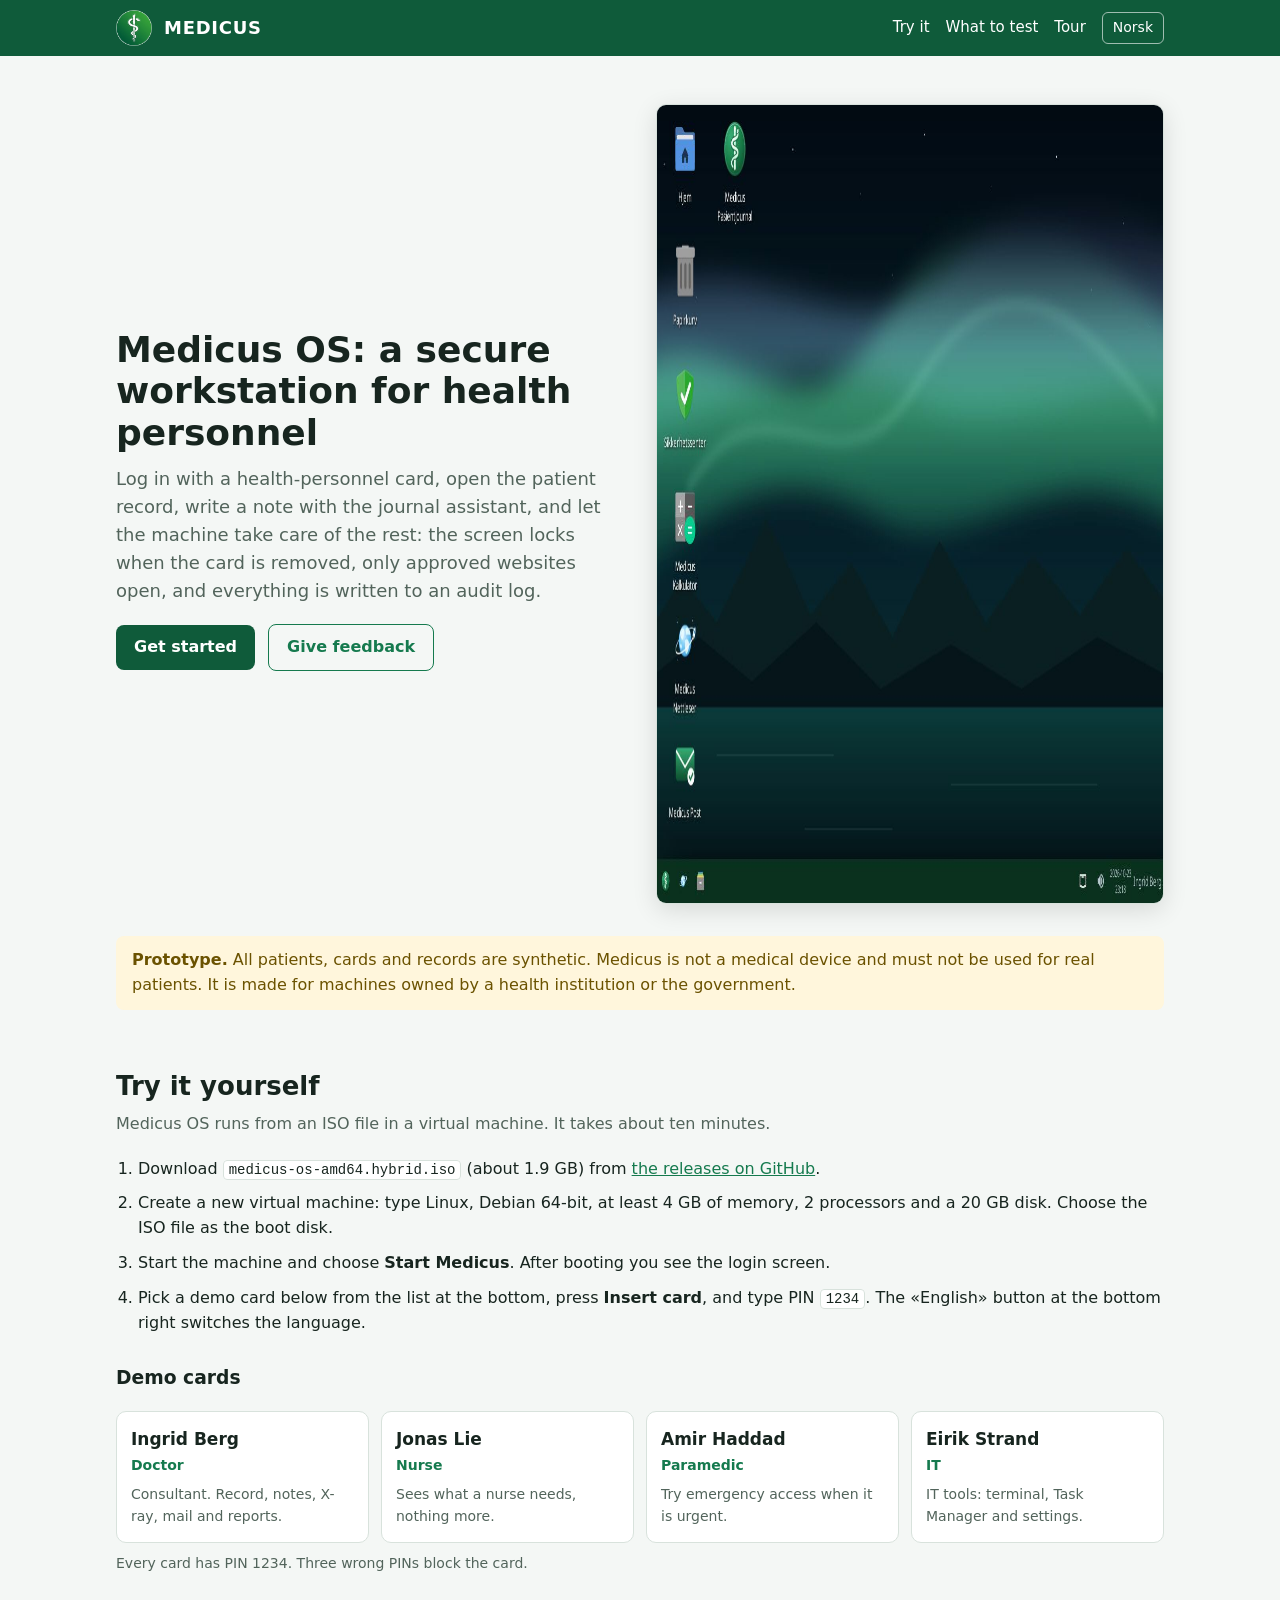
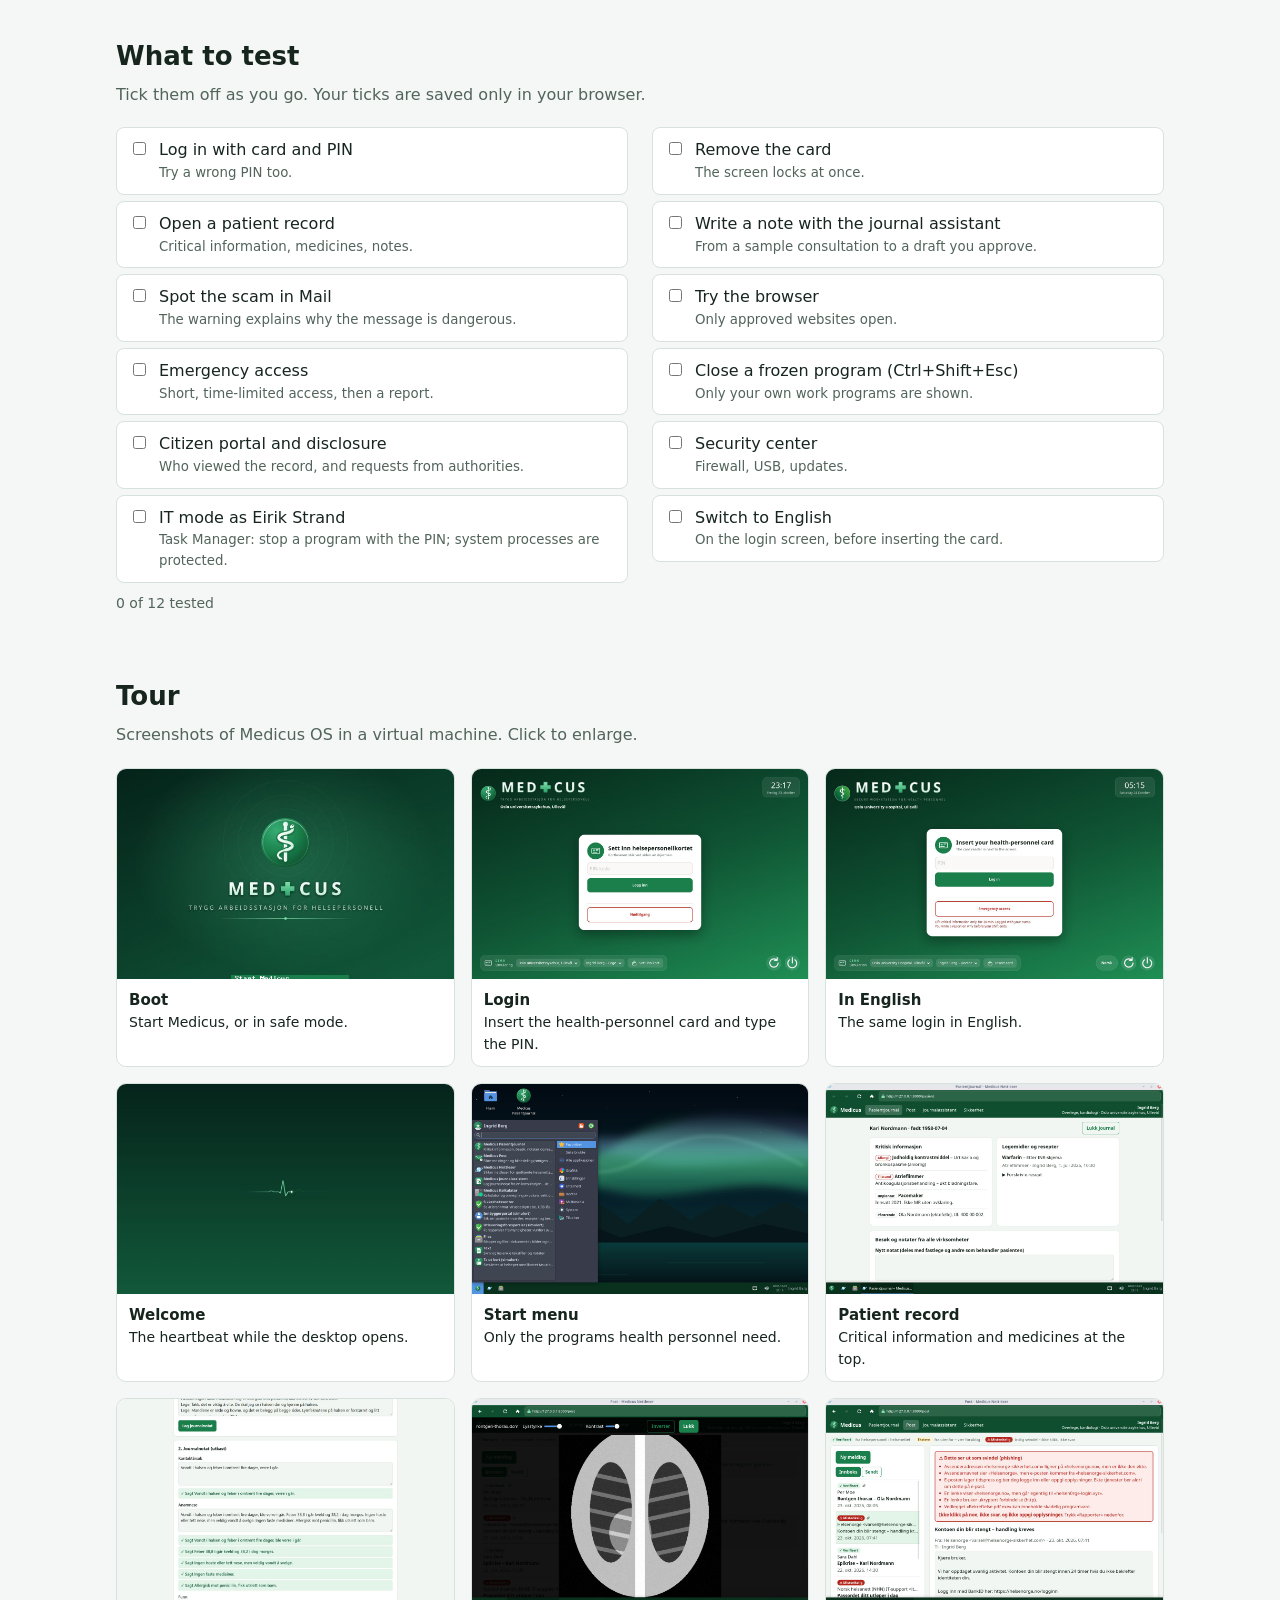
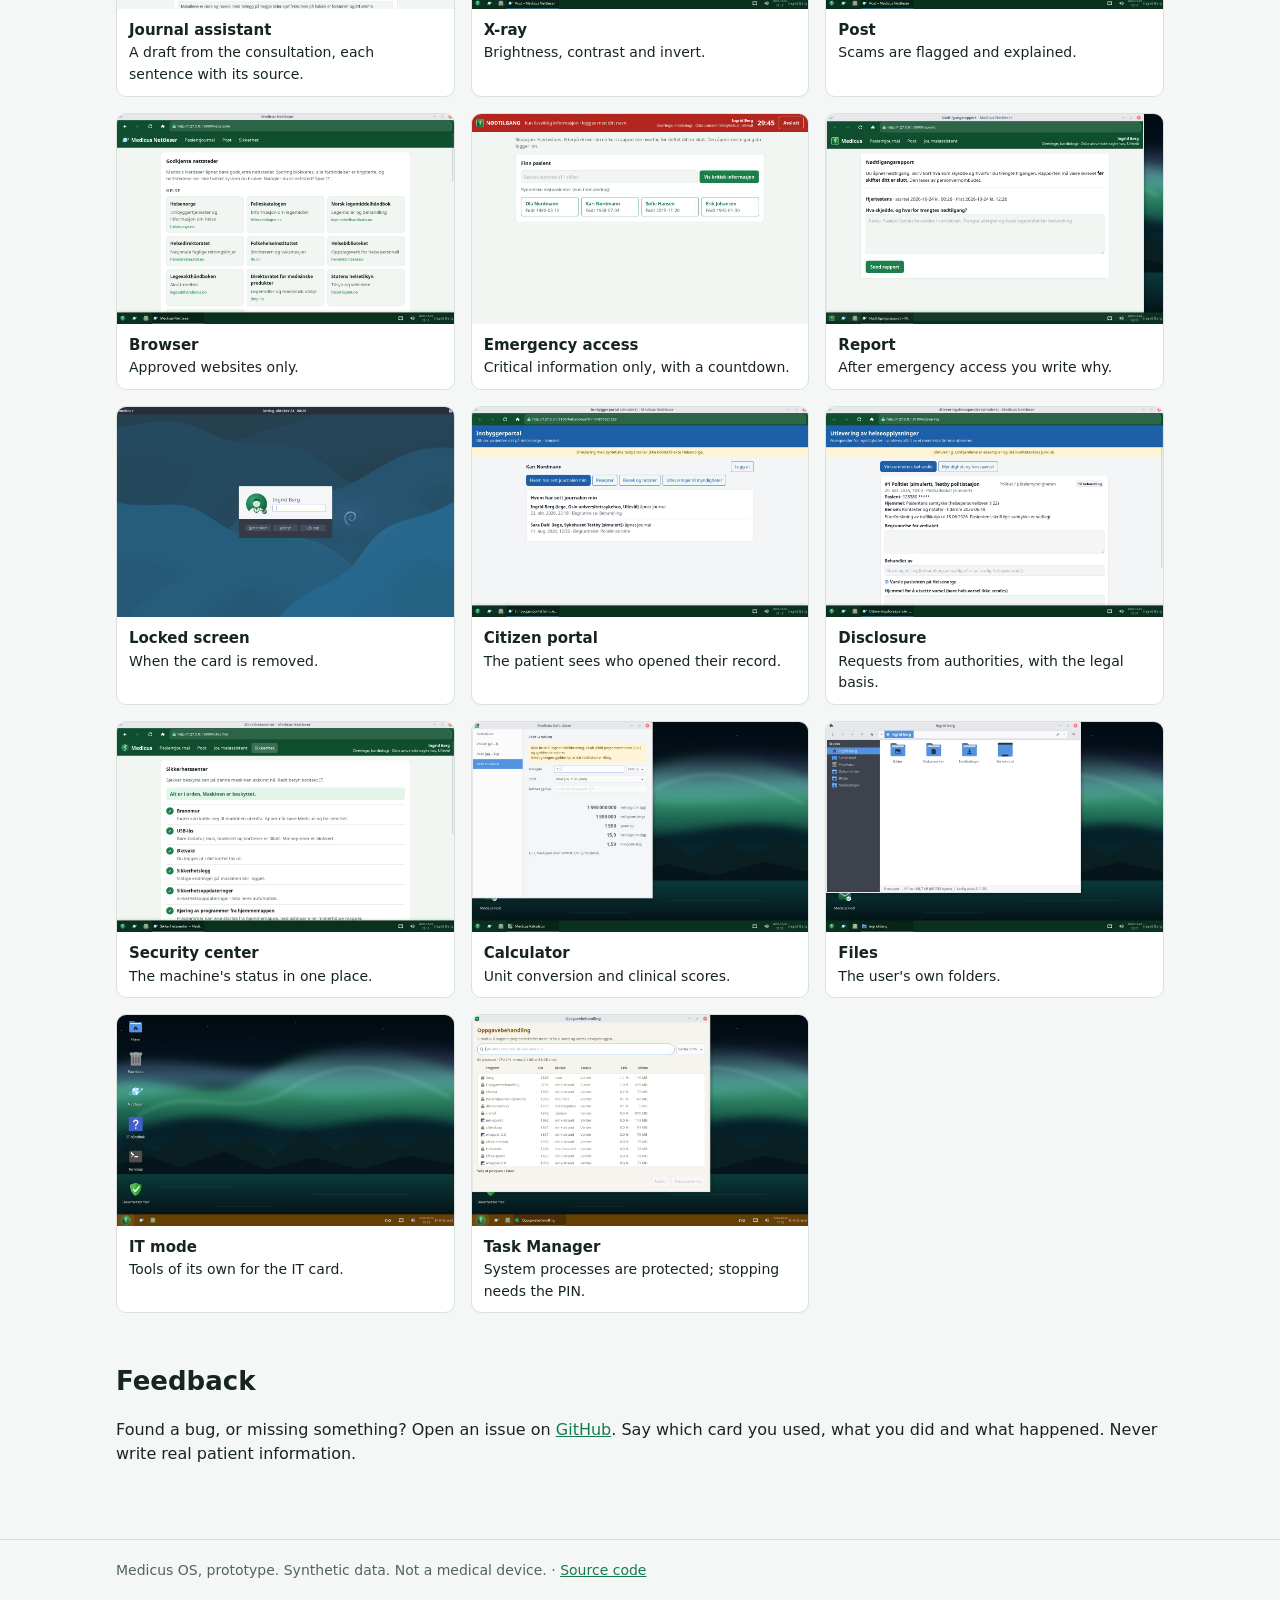
==== site/index.html @ 088a7a33 "Demo site for testers, published as the Cloudflare Worker medicus-demo site/: how to start the ISO, " ====
<!doctype html>
<html lang="nb">
<head>
<meta charset="utf-8">
<meta name="viewport" content="width=device-width, initial-scale=1">
<title>Medicus OS demo</title>
<meta name="description" content="Prøv Medicus OS: en trygg arbeidsstasjon for helsepersonell. Prototype med syntetiske data.">
<link rel="icon" href="logo.svg">
<style>
:root {
  --bg: #f4f7f5; --surface: #ffffff; --text: #17251f; --muted: #52645b; --line: #d8e2dc;
  --brand: #0f5b3a; --brand-2: #157a4e; --on-brand: #ffffff; --warn-bg: #fff6dc; --warn: #6b5200;
}
@media (prefers-color-scheme: dark) {
  :root:not([data-theme="light"]) {
    --bg: #0d1713; --surface: #14211b; --text: #e6efe9; --muted: #a2b5ab; --line: #26372f;
    --brand: #1f8a5a; --brand-2: #2aa36c; --on-brand: #ffffff; --warn-bg: #3a3214; --warn: #f1d98a;
  }
}
:root[data-theme="dark"] {
  --bg: #0d1713; --surface: #14211b; --text: #e6efe9; --muted: #a2b5ab; --line: #26372f;
  --brand: #1f8a5a; --brand-2: #2aa36c; --on-brand: #ffffff; --warn-bg: #3a3214; --warn: #f1d98a;
}
* { box-sizing: border-box; }
html { scroll-behavior: smooth; }
body { margin: 0; background: var(--bg); color: var(--text);
       font: 16px/1.55 system-ui, -apple-system, "Segoe UI", Roboto, "Noto Sans", sans-serif; }
a { color: var(--brand-2); }
.wrap { max-width: 1080px; margin: 0 auto; padding: 0 16px; }
html[lang="en"] .no, html[lang="nb"] .en { display: none !important; }

header.top { background: var(--brand); color: var(--on-brand); }
header.top .wrap { display: flex; align-items: center; gap: 12px; padding-top: 10px; padding-bottom: 10px; }
header.top img { width: 36px; height: 36px; }
header.top strong { font-size: 18px; letter-spacing: .04em; }
header.top nav { margin-left: auto; display: flex; gap: 16px; align-items: center; flex-wrap: wrap; }
header.top nav a { color: var(--on-brand); text-decoration: none; font-size: 15px; }
header.top nav a:hover { text-decoration: underline; }
button.lang { background: transparent; color: var(--on-brand); border: 1px solid rgba(255,255,255,.6);
              border-radius: 6px; padding: 4px 10px; font: inherit; font-size: 14px; cursor: pointer; }

.hero { padding: 48px 0 32px; display: grid; grid-template-columns: 1fr 1fr; gap: 32px; align-items: center; }
.hero h1 { font-size: 36px; line-height: 1.15; margin: 0 0 12px; }
.hero p { color: var(--muted); font-size: 18px; margin: 0 0 20px; }
.hero img.shot { width: 100%; border-radius: 10px; border: 1px solid var(--line); box-shadow: 0 6px 24px rgba(0,0,0,.12); }
.btn { display: inline-block; background: var(--brand); color: var(--on-brand); text-decoration: none;
       padding: 10px 18px; border-radius: 8px; font-weight: 600; margin: 0 8px 8px 0; }
.btn.ghost { background: transparent; color: var(--brand-2); border: 1px solid var(--brand-2); }

.notice { background: var(--warn-bg); color: var(--warn); border-radius: 8px; padding: 12px 16px; margin: 0 0 32px; }

section { padding: 24px 0; }
section h2 { font-size: 26px; margin: 0 0 6px; }
section > .wrap > p.lead { color: var(--muted); margin: 0 0 20px; }

ol.steps { padding-left: 22px; }
ol.steps li { margin-bottom: 10px; }
code { background: var(--surface); border: 1px solid var(--line); border-radius: 4px; padding: 1px 5px; font-size: 14px; }

.cards { display: grid; grid-template-columns: repeat(4, 1fr); gap: 12px; }
.card { background: var(--surface); border: 1px solid var(--line); border-radius: 10px; padding: 14px; }
.card h3 { margin: 0 0 2px; font-size: 17px; }
.card .role { color: var(--brand-2); font-weight: 600; font-size: 14px; }
.card p { margin: 8px 0 0; font-size: 14px; color: var(--muted); }

.checks { display: grid; grid-template-columns: 1fr 1fr; gap: 6px 24px; list-style: none; padding: 0; margin: 0; }
.checks label { display: flex; gap: 10px; align-items: flex-start; background: var(--surface);
                border: 1px solid var(--line); border-radius: 8px; padding: 10px 12px; cursor: pointer; }
.checks input { margin-top: 4px; accent-color: var(--brand-2); }
.checks small { display: block; color: var(--muted); }
.progress { color: var(--muted); font-size: 14px; margin-top: 10px; }

.tour { display: grid; grid-template-columns: repeat(3, 1fr); gap: 16px; }
.tour figure { margin: 0; background: var(--surface); border: 1px solid var(--line); border-radius: 10px; overflow: hidden; }
.tour img { display: block; width: 100%; aspect-ratio: 16 / 10; object-fit: cover; object-position: top; cursor: zoom-in; }
.tour figcaption { padding: 10px 12px; font-size: 14px; }
.tour figcaption b { display: block; font-size: 15px; }

dialog.zoom { border: 0; padding: 0; background: transparent; max-width: 96vw; }
dialog.zoom::backdrop { background: rgba(0,0,0,.8); }
dialog.zoom img { max-width: 96vw; max-height: 90vh; display: block; border-radius: 6px; }

footer { border-top: 1px solid var(--line); margin-top: 32px; padding: 20px 0 40px; color: var(--muted); font-size: 14px; }

@media (max-width: 860px) {
  .hero { grid-template-columns: 1fr; padding-top: 28px; }
  .hero h1 { font-size: 28px; }
  .cards { grid-template-columns: 1fr 1fr; }
  .tour { grid-template-columns: 1fr 1fr; }
  .checks { grid-template-columns: 1fr; }
}
@media (max-width: 520px) {
  header.top nav a.hide-s { display: none; }
  .cards, .tour { grid-template-columns: 1fr; }
}
</style>
</head>
<body>
<header class="top">
  <div class="wrap">
    <img src="logo.svg" alt="">
    <strong>MEDICUS</strong>
    <nav>
      <a class="hide-s" href="#try"><span class="no">Prøv</span><span class="en">Try it</span></a>
      <a class="hide-s" href="#checklist"><span class="no">Hva du kan teste</span><span class="en">What to test</span></a>
      <a class="hide-s" href="#tour"><span class="no">Omvisning</span><span class="en">Tour</span></a>
      <button class="lang" id="lang" type="button">English</button>
    </nav>
  </div>
</header>

<main>
<div class="wrap">
  <div class="hero">
    <div>
      <h1>
        <span class="no">Medicus OS: en trygg arbeidsstasjon for helsepersonell</span>
        <span class="en">Medicus OS: a secure workstation for health personnel</span>
      </h1>
      <p>
        <span class="no">Logg inn med helsepersonellkort, åpne pasientjournalen, skriv notat med journalassistenten,
          og la maskinen passe på resten: låst skjerm når kortet tas ut, bare godkjente nettsteder,
          og revisjonslogg for alt som skjer.</span>
        <span class="en">Log in with a health-personnel card, open the patient record, write a note with the journal
          assistant, and let the machine take care of the rest: the screen locks when the card is removed, only approved
          websites open, and everything is written to an audit log.</span>
      </p>
      <a class="btn" href="#try"><span class="no">Kom i gang</span><span class="en">Get started</span></a>
      <a class="btn ghost" href="https://github.com/MusaMiyamoto/Medicus/issues/new" rel="noopener">
        <span class="no">Gi tilbakemelding</span><span class="en">Give feedback</span></a>
    </div>
    <img class="shot" src="img/desktop.jpg" alt="Medicus OS desktop" width="1280" height="800">
  </div>

  <p class="notice">
    <span class="no"><b>Prototype.</b> Alle pasienter, kort og journaler er syntetiske. Medicus er ikke et medisinsk
      utstyr og skal ikke brukes på ekte pasienter. Det er laget for maskiner som eies av en helseinstitusjon eller det offentlige.</span>
    <span class="en"><b>Prototype.</b> All patients, cards and records are synthetic. Medicus is not a medical device and
      must not be used for real patients. It is made for machines owned by a health institution or the government.</span>
  </p>
</div>

<section id="try">
  <div class="wrap">
    <h2><span class="no">Prøv det selv</span><span class="en">Try it yourself</span></h2>
    <p class="lead">
      <span class="no">Medicus OS starter fra en ISO-fil i en virtuell maskin. Det tar rundt ti minutter.</span>
      <span class="en">Medicus OS runs from an ISO file in a virtual machine. It takes about ten minutes.</span>
    </p>
    <ol class="steps">
      <li>
        <span class="no">Last ned <code>medicus-os-amd64.hybrid.iso</code> (omtrent 1,9 GB) fra
          <a href="https://github.com/MusaMiyamoto/Medicus/releases" rel="noopener">utgivelsene på GitHub</a>.</span>
        <span class="en">Download <code>medicus-os-amd64.hybrid.iso</code> (about 1.9 GB) from
          <a href="https://github.com/MusaMiyamoto/Medicus/releases" rel="noopener">the releases on GitHub</a>.</span>
      </li>
      <li>
        <span class="no">Lag en ny virtuell maskin: type Linux, Debian 64-bit, minst 4 GB minne, 2 prosessorer og 20 GB disk.
          Velg ISO-filen som startdisk.</span>
        <span class="en">Create a new virtual machine: type Linux, Debian 64-bit, at least 4 GB of memory, 2 processors and a
          20 GB disk. Choose the ISO file as the boot disk.</span>
      </li>
      <li>
        <span class="no">Start maskinen og velg <b>Start Medicus</b>. Etter oppstart ser du innloggingen.</span>
        <span class="en">Start the machine and choose <b>Start Medicus</b>. After booting you see the login screen.</span>
      </li>
      <li>
        <span class="no">Velg et demokort nedenfor i listen nederst, trykk <b>Sett inn kort</b>, og skriv PIN <code>1234</code>.
          Knappen «English» nederst til høyre bytter språk.</span>
        <span class="en">Pick a demo card below from the list at the bottom, press <b>Insert card</b>, and type PIN <code>1234</code>.
          The «English» button at the bottom right switches the language.</span>
      </li>
    </ol>

    <h3 style="margin-top:28px"><span class="no">Demokort</span><span class="en">Demo cards</span></h3>
    <div class="cards">
      <div class="card"><h3>Ingrid Berg</h3><div class="role"><span class="no">Lege</span><span class="en">Doctor</span></div>
        <p><span class="no">Overlege. Journal, notater, røntgen, post og rapporter.</span>
           <span class="en">Consultant. Record, notes, X-ray, mail and reports.</span></p></div>
      <div class="card"><h3>Jonas Lie</h3><div class="role"><span class="no">Sykepleier</span><span class="en">Nurse</span></div>
        <p><span class="no">Ser det en sykepleier trenger, ikke mer.</span>
           <span class="en">Sees what a nurse needs, nothing more.</span></p></div>
      <div class="card"><h3>Amir Haddad</h3><div class="role"><span class="no">Ambulansearbeider</span><span class="en">Paramedic</span></div>
        <p><span class="no">Prøv nødtilgang når det haster.</span>
           <span class="en">Try emergency access when it is urgent.</span></p></div>
      <div class="card"><h3>Eirik Strand</h3><div class="role">IT</div>
        <p><span class="no">IT-verktøy: terminal, oppgavebehandling og innstillinger.</span>
           <span class="en">IT tools: terminal, Task Manager and settings.</span></p></div>
    </div>
    <p class="progress"><span class="no">Alle kort har PIN 1234. Tre feil PIN sperrer kortet.</span>
      <span class="en">Every card has PIN 1234. Three wrong PINs block the card.</span></p>
  </div>
</section>

<section id="checklist">
  <div class="wrap">
    <h2><span class="no">Hva du kan teste</span><span class="en">What to test</span></h2>
    <p class="lead"><span class="no">Kryss av mens du går. Avkrysningene lagres bare i din nettleser.</span>
      <span class="en">Tick them off as you go. Your ticks are saved only in your browser.</span></p>
    <ul class="checks" id="checks">
      <li><label><input type="checkbox" data-k="login">
        <span><span class="no">Logg inn med kort og PIN</span><span class="en">Log in with card and PIN</span>
        <small><span class="no">Prøv også feil PIN.</span><span class="en">Try a wrong PIN too.</span></small></span></label></li>
      <li><label><input type="checkbox" data-k="lock">
        <span><span class="no">Ta ut kortet</span><span class="en">Remove the card</span>
        <small><span class="no">Skjermen låses med en gang.</span><span class="en">The screen locks at once.</span></small></span></label></li>
      <li><label><input type="checkbox" data-k="record">
        <span><span class="no">Åpne en pasientjournal</span><span class="en">Open a patient record</span>
        <small><span class="no">Kritisk informasjon, legemidler, notater.</span><span class="en">Critical information, medicines, notes.</span></small></span></label></li>
      <li><label><input type="checkbox" data-k="assistant">
        <span><span class="no">Skriv notat med journalassistenten</span><span class="en">Write a note with the journal assistant</span>
        <small><span class="no">Fra en eksempelkonsultasjon til et utkast du godkjenner.</span><span class="en">From a sample consultation to a draft you approve.</span></small></span></label></li>
      <li><label><input type="checkbox" data-k="post">
        <span><span class="no">Finn svindelen i Post</span><span class="en">Spot the scam in Mail</span>
        <small><span class="no">Varselet forklarer hvorfor meldingen er farlig.</span><span class="en">The warning explains why the message is dangerous.</span></small></span></label></li>
      <li><label><input type="checkbox" data-k="browser">
        <span><span class="no">Prøv nettleseren</span><span class="en">Try the browser</span>
        <small><span class="no">Bare godkjente nettsteder åpnes.</span><span class="en">Only approved websites open.</span></small></span></label></li>
      <li><label><input type="checkbox" data-k="emergency">
        <span><span class="no">Nødtilgang</span><span class="en">Emergency access</span>
        <small><span class="no">Kort tidsbegrenset tilgang, og en rapport etterpå.</span><span class="en">Short, time-limited access, then a report.</span></small></span></label></li>
      <li><label><input type="checkbox" data-k="frozen">
        <span><span class="no">Lukk program som henger (Ctrl+Shift+Esc)</span><span class="en">Close a frozen program (Ctrl+Shift+Esc)</span>
        <small><span class="no">Bare dine egne arbeidsprogrammer vises.</span><span class="en">Only your own work programs are shown.</span></small></span></label></li>
      <li><label><input type="checkbox" data-k="citizen">
        <span><span class="no">Innbyggerportal og utlevering</span><span class="en">Citizen portal and disclosure</span>
        <small><span class="no">Hvem har sett journalen, og forespørsler fra myndigheter.</span><span class="en">Who viewed the record, and requests from authorities.</span></small></span></label></li>
      <li><label><input type="checkbox" data-k="security">
        <span><span class="no">Sikkerhetssenteret</span><span class="en">Security center</span>
        <small><span class="no">Brannmur, USB, oppdateringer.</span><span class="en">Firewall, USB, updates.</span></small></span></label></li>
      <li><label><input type="checkbox" data-k="it">
        <span><span class="no">IT-modus med Eirik Strand</span><span class="en">IT mode as Eirik Strand</span>
        <small><span class="no">Oppgavebehandling: stopp et program med PIN; systemprosesser er beskyttet.</span>
          <span class="en">Task Manager: stop a program with the PIN; system processes are protected.</span></small></span></label></li>
      <li><label><input type="checkbox" data-k="english">
        <span><span class="no">Bytt til engelsk</span><span class="en">Switch to English</span>
        <small><span class="no">På innloggingen, før du setter inn kortet.</span><span class="en">On the login screen, before inserting the card.</span></small></span></label></li>
    </ul>
    <p class="progress" id="progress"></p>
  </div>
</section>

<section id="tour">
  <div class="wrap">
    <h2><span class="no">Omvisning</span><span class="en">Tour</span></h2>
    <p class="lead"><span class="no">Skjermbilder fra Medicus OS i en virtuell maskin. Klikk for større bilde.</span>
      <span class="en">Screenshots of Medicus OS in a virtual machine. Click to enlarge.</span></p>
    <div class="tour" id="gallery">
      <figure><img loading="lazy" src="img/boot.jpg" alt="">
        <figcaption><b><span class="no">Oppstart</span><span class="en">Boot</span></b>
        <span class="no">Start Medicus, eller i sikker modus.</span><span class="en">Start Medicus, or in safe mode.</span></figcaption></figure>
      <figure><img loading="lazy" src="img/login.jpg" alt="">
        <figcaption><b><span class="no">Innlogging</span><span class="en">Login</span></b>
        <span class="no">Sett inn helsepersonellkortet og skriv PIN.</span><span class="en">Insert the health-personnel card and type the PIN.</span></figcaption></figure>
      <figure><img loading="lazy" src="img/login-en.jpg" alt="">
        <figcaption><b><span class="no">På engelsk</span><span class="en">In English</span></b>
        <span class="no">Samme innlogging på engelsk.</span><span class="en">The same login in English.</span></figcaption></figure>
      <figure><img loading="lazy" src="img/heartbeat.jpg" alt="">
        <figcaption><b><span class="no">Velkommen</span><span class="en">Welcome</span></b>
        <span class="no">Hjerteslaget mens skrivebordet åpnes.</span><span class="en">The heartbeat while the desktop opens.</span></figcaption></figure>
      <figure><img loading="lazy" src="img/start.jpg" alt="">
        <figcaption><b><span class="no">Startmenyen</span><span class="en">Start menu</span></b>
        <span class="no">Bare programmene helsepersonell trenger.</span><span class="en">Only the programs health personnel need.</span></figcaption></figure>
      <figure><img loading="lazy" src="img/record.jpg" alt="">
        <figcaption><b><span class="no">Pasientjournal</span><span class="en">Patient record</span></b>
        <span class="no">Kritisk informasjon og legemidler øverst.</span><span class="en">Critical information and medicines at the top.</span></figcaption></figure>
      <figure><img loading="lazy" src="img/journal.jpg" alt="">
        <figcaption><b><span class="no">Journalassistent</span><span class="en">Journal assistant</span></b>
        <span class="no">Utkast fra konsultasjonen, hver setning med kilde.</span><span class="en">A draft from the consultation, each sentence with its source.</span></figcaption></figure>
      <figure><img loading="lazy" src="img/xray.jpg" alt="">
        <figcaption><b><span class="no">Røntgen</span><span class="en">X-ray</span></b>
        <span class="no">Lysstyrke, kontrast og invertering.</span><span class="en">Brightness, contrast and invert.</span></figcaption></figure>
      <figure><img loading="lazy" src="img/post.jpg" alt="">
        <figcaption><b>Post</b>
        <span class="no">Svindel blir merket og forklart.</span><span class="en">Scams are flagged and explained.</span></figcaption></figure>
      <figure><img loading="lazy" src="img/browser.jpg" alt="">
        <figcaption><b><span class="no">Nettleser</span><span class="en">Browser</span></b>
        <span class="no">Bare godkjente nettsteder.</span><span class="en">Approved websites only.</span></figcaption></figure>
      <figure><img loading="lazy" src="img/emergency.jpg" alt="">
        <figcaption><b><span class="no">Nødtilgang</span><span class="en">Emergency access</span></b>
        <span class="no">Kun kritisk informasjon, med nedtelling.</span><span class="en">Critical information only, with a countdown.</span></figcaption></figure>
      <figure><img loading="lazy" src="img/report.jpg" alt="">
        <figcaption><b><span class="no">Rapport</span><span class="en">Report</span></b>
        <span class="no">Etter nødtilgang skriver du hvorfor.</span><span class="en">After emergency access you write why.</span></figcaption></figure>
      <figure><img loading="lazy" src="img/lock.jpg" alt="">
        <figcaption><b><span class="no">Låst skjerm</span><span class="en">Locked screen</span></b>
        <span class="no">Når kortet tas ut.</span><span class="en">When the card is removed.</span></figcaption></figure>
      <figure><img loading="lazy" src="img/citizen.jpg" alt="">
        <figcaption><b><span class="no">Innbyggerportal</span><span class="en">Citizen portal</span></b>
        <span class="no">Pasienten ser hvem som har åpnet journalen.</span><span class="en">The patient sees who opened their record.</span></figcaption></figure>
      <figure><img loading="lazy" src="img/disclosure.jpg" alt="">
        <figcaption><b><span class="no">Utlevering</span><span class="en">Disclosure</span></b>
        <span class="no">Forespørsler fra myndigheter, med hjemmel.</span><span class="en">Requests from authorities, with the legal basis.</span></figcaption></figure>
      <figure><img loading="lazy" src="img/security.jpg" alt="">
        <figcaption><b><span class="no">Sikkerhetssenter</span><span class="en">Security center</span></b>
        <span class="no">Status for maskinen på ett sted.</span><span class="en">The machine's status in one place.</span></figcaption></figure>
      <figure><img loading="lazy" src="img/calculator.jpg" alt="">
        <figcaption><b><span class="no">Kalkulator</span><span class="en">Calculator</span></b>
        <span class="no">Omregning av mengder og kliniske skårer.</span><span class="en">Unit conversion and clinical scores.</span></figcaption></figure>
      <figure><img loading="lazy" src="img/files.jpg" alt="">
        <figcaption><b><span class="no">Filer</span><span class="en">Files</span></b>
        <span class="no">Brukerens egne mapper.</span><span class="en">The user's own folders.</span></figcaption></figure>
      <figure><img loading="lazy" src="img/it-desktop.jpg" alt="">
        <figcaption><b><span class="no">IT-modus</span><span class="en">IT mode</span></b>
        <span class="no">Egne verktøy for IT-kortet.</span><span class="en">Tools of its own for the IT card.</span></figcaption></figure>
      <figure><img loading="lazy" src="img/task-manager.jpg" alt="">
        <figcaption><b><span class="no">Oppgavebehandling</span><span class="en">Task Manager</span></b>
        <span class="no">Systemprosesser er beskyttet; stopp krever PIN.</span><span class="en">System processes are protected; stopping needs the PIN.</span></figcaption></figure>
    </div>
  </div>
</section>

<section id="feedback">
  <div class="wrap">
    <h2><span class="no">Tilbakemelding</span><span class="en">Feedback</span></h2>
    <p>
      <span class="no">Fant du en feil, eller savner du noe? Skriv en sak på
        <a href="https://github.com/MusaMiyamoto/Medicus/issues/new" rel="noopener">GitHub</a>. Si hvilket kort du brukte,
        hva du gjorde, og hva som skjedde. Ikke skriv ekte pasientopplysninger.</span>
      <span class="en">Found a bug, or missing something? Open an issue on
        <a href="https://github.com/MusaMiyamoto/Medicus/issues/new" rel="noopener">GitHub</a>. Say which card you used,
        what you did and what happened. Never write real patient information.</span>
    </p>
  </div>
</section>
</main>

<footer>
  <div class="wrap">
    <span class="no">Medicus OS, prototype. Syntetiske data. Ikke medisinsk utstyr.</span>
    <span class="en">Medicus OS, prototype. Synthetic data. Not a medical device.</span>
    · <a href="https://github.com/MusaMiyamoto/Medicus" rel="noopener"><span class="no">Kildekode</span><span class="en">Source code</span></a>
  </div>
</footer>

<dialog class="zoom" id="zoom"><img alt=""></dialog>

<script>
(function () {
  function get(k) { try { return localStorage.getItem(k); } catch (e) { return null; } }
  function set(k, v) { try { localStorage.setItem(k, v); } catch (e) {} }

  var html = document.documentElement, btn = document.getElementById("lang");
  function lang(l) {
    html.lang = l;
    btn.textContent = l === "en" ? "Norsk" : "English";
    set("medicus-lang", l);
    count();
  }
  btn.addEventListener("click", function () { lang(html.lang === "en" ? "nb" : "en"); });

  var boxes = document.querySelectorAll("#checks input"), progress = document.getElementById("progress");
  function count() {
    var done = 0;
    boxes.forEach(function (b) { if (b.checked) done++; });
    progress.textContent = html.lang === "en" ? done + " of " + boxes.length + " tested"
                                              : done + " av " + boxes.length + " testet";
  }
  boxes.forEach(function (b) {
    b.checked = get("medicus-check-" + b.dataset.k) === "1";
    b.addEventListener("change", function () { set("medicus-check-" + b.dataset.k, b.checked ? "1" : "0"); count(); });
  });

  var zoom = document.getElementById("zoom");
  document.getElementById("gallery").addEventListener("click", function (e) {
    if (e.target.tagName !== "IMG" || !zoom.showModal) return;
    zoom.querySelector("img").src = e.target.src;
    zoom.showModal();
  });
  zoom.addEventListener("click", function () { zoom.close(); });

  var saved = get("medicus-lang");
  lang(saved || (/^en/i.test(navigator.language || "") ? "en" : "nb"));
})();
</script>
</body>
</html>
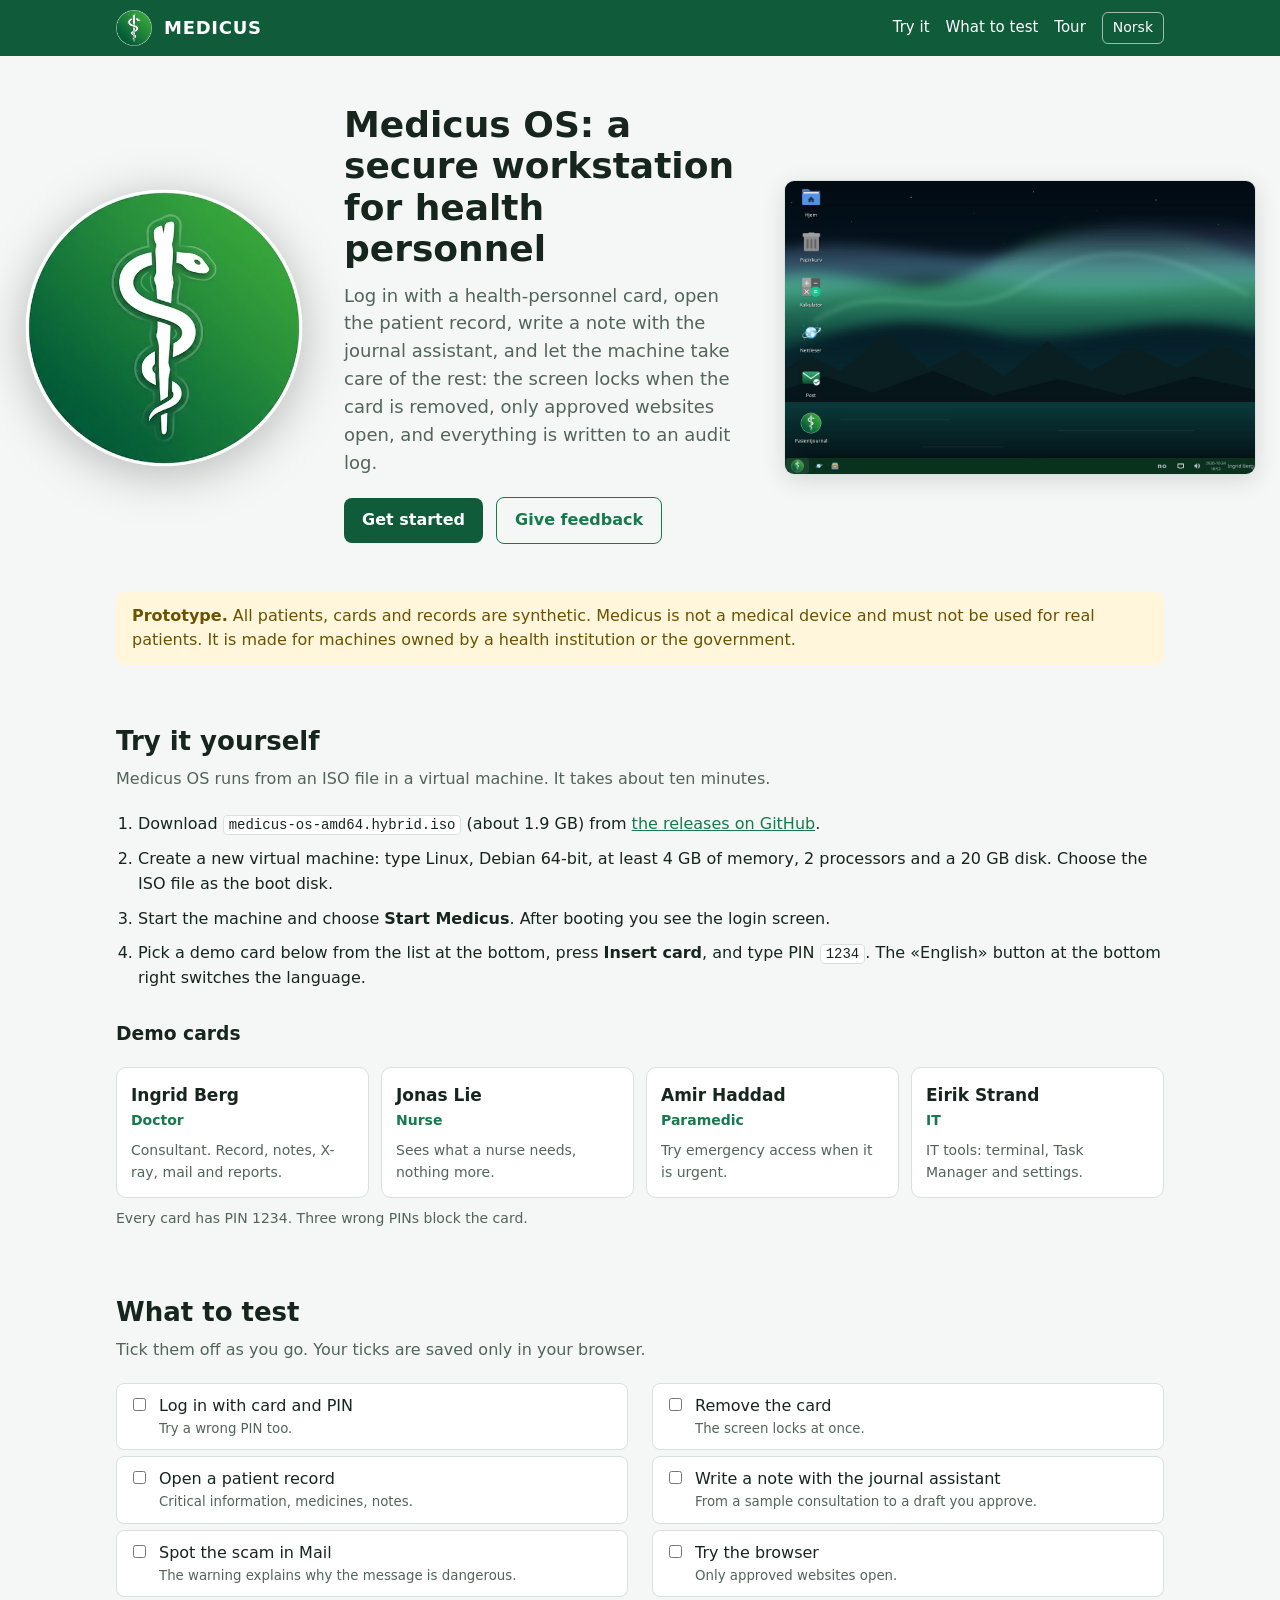
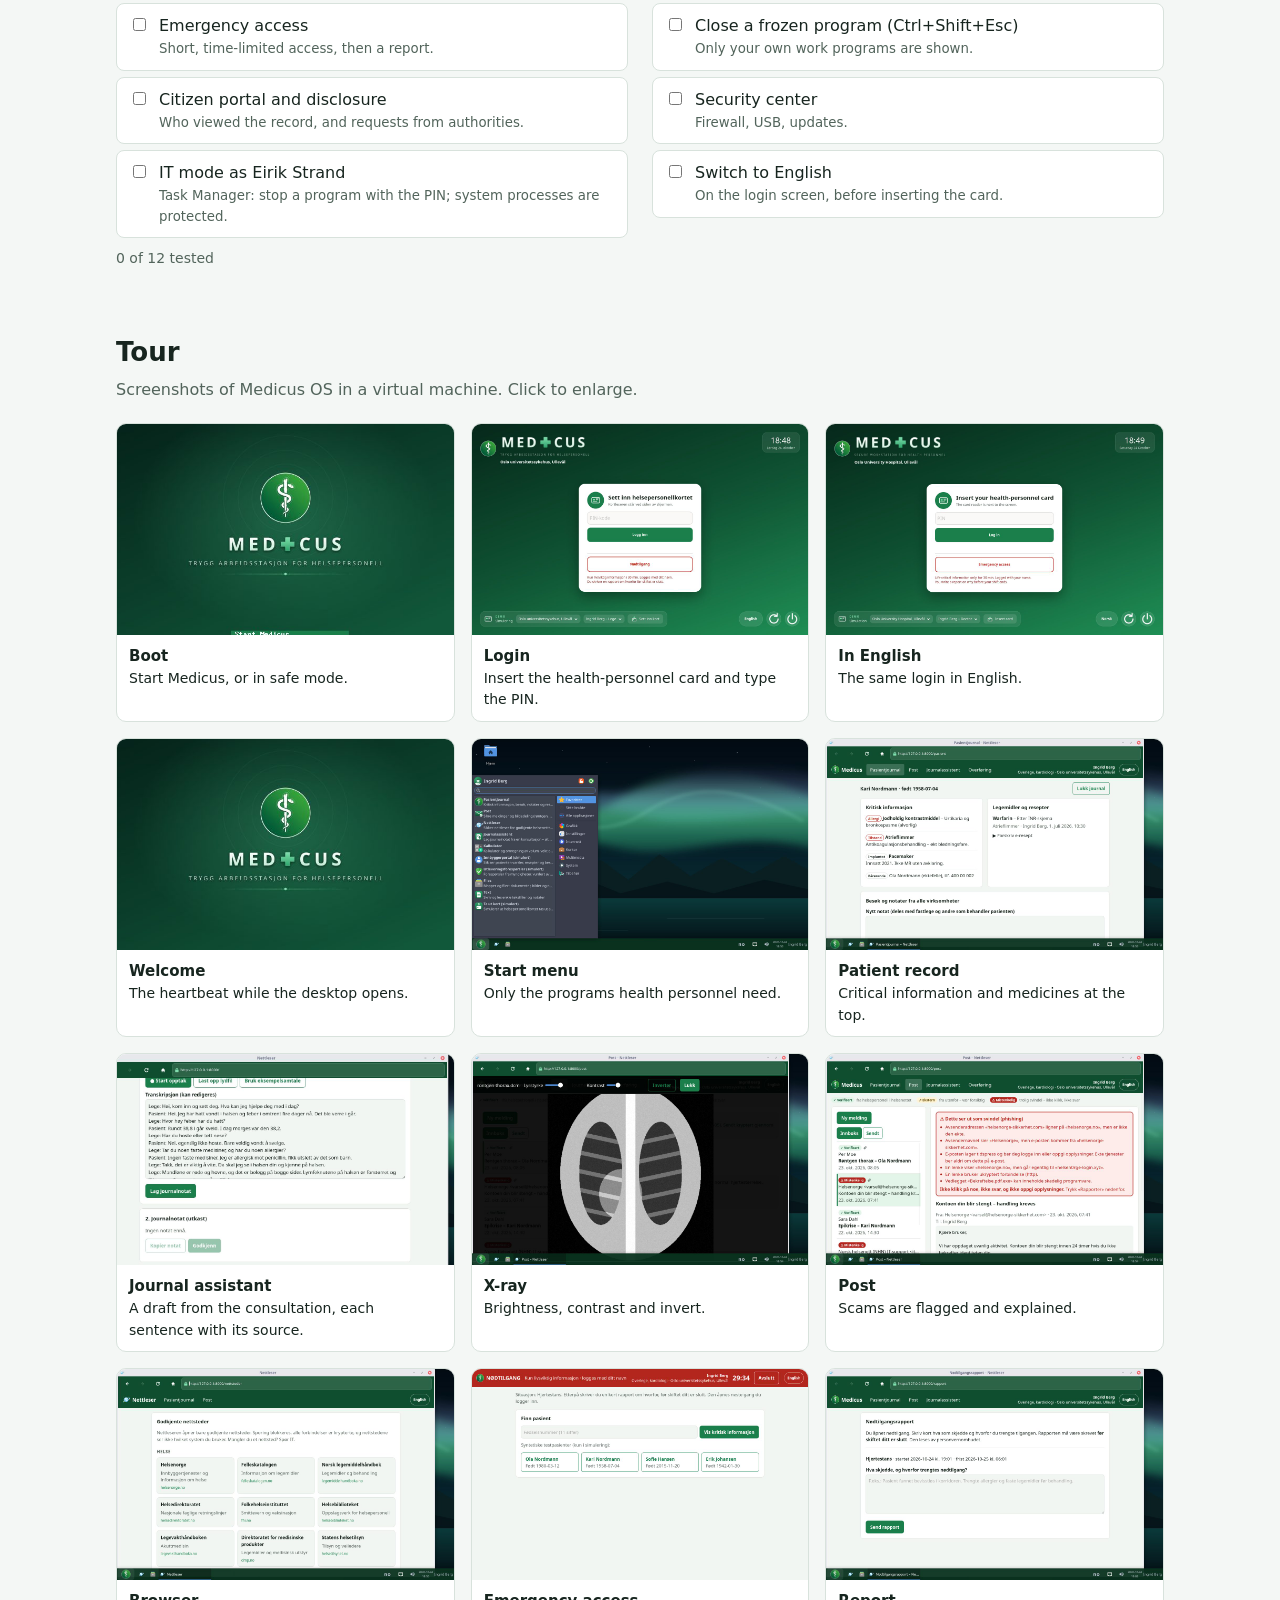
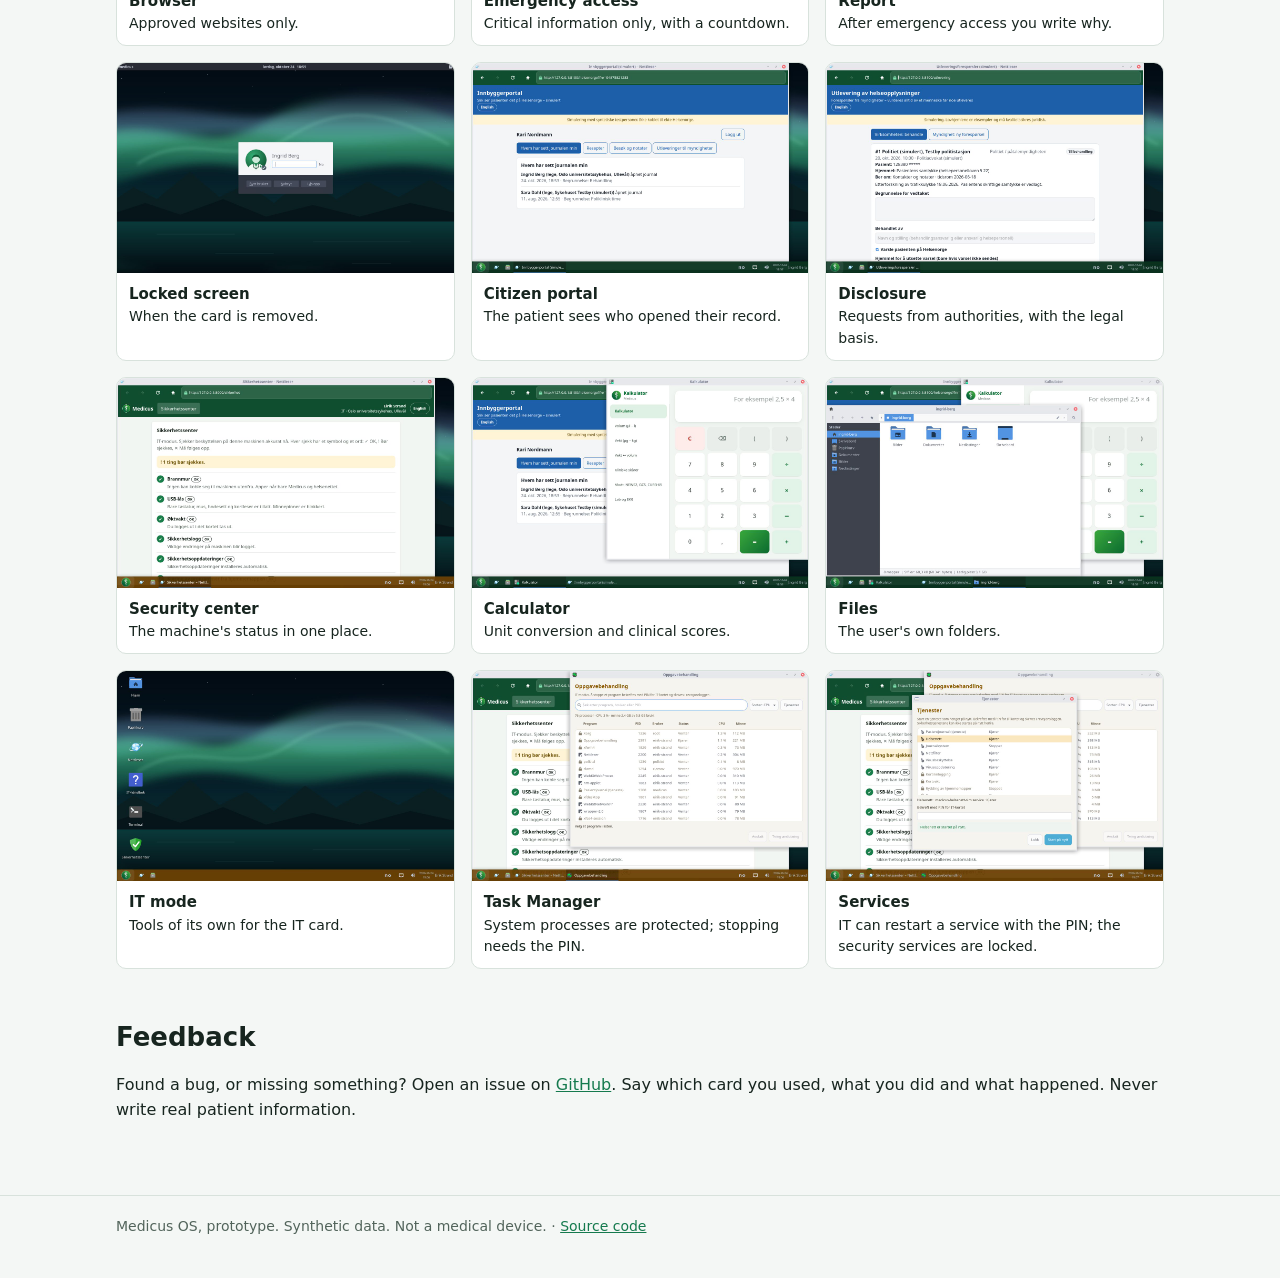
==== commit 40efdb09: "Site: big logo and clear desktop picture in the hero; all screenshots retaken The hero is now a wide" ====
--- a/site/index.html
+++ b/site/index.html
@@ -39,10 +39,13 @@
 button.lang { background: transparent; color: var(--on-brand); border: 1px solid rgba(255,255,255,.6);
               border-radius: 6px; padding: 4px 10px; font: inherit; font-size: 14px; cursor: pointer; }
 
-.hero { padding: 48px 0 32px; display: grid; grid-template-columns: 1fr 1fr; gap: 32px; align-items: center; }
+.hero { max-width: 1560px; margin: 0 auto; padding: 48px 24px 40px; display: grid;
+        grid-template-columns: minmax(180px, 280px) minmax(300px, 400px) minmax(0, 1fr); gap: 40px; align-items: center; }
+.hero img.logo { width: 100%; max-width: 280px; height: auto; display: block; margin: 0 auto;
+                 filter: drop-shadow(0 8px 24px rgba(0,0,0,.25)); }
 .hero h1 { font-size: 36px; line-height: 1.15; margin: 0 0 12px; }
 .hero p { color: var(--muted); font-size: 18px; margin: 0 0 20px; }
-.hero img.shot { width: 100%; border-radius: 10px; border: 1px solid var(--line); box-shadow: 0 6px 24px rgba(0,0,0,.12); }
+.hero img.shot { width: 100%; height: auto; aspect-ratio: 16 / 10; display: block; cursor: zoom-in; border-radius: 10px; border: 1px solid var(--line); box-shadow: 0 6px 24px rgba(0,0,0,.12); }
 .btn { display: inline-block; background: var(--brand); color: var(--on-brand); text-decoration: none;
        padding: 10px 18px; border-radius: 8px; font-weight: 600; margin: 0 8px 8px 0; }
 .btn.ghost { background: transparent; color: var(--brand-2); border: 1px solid var(--brand-2); }
@@ -82,8 +85,13 @@
 
 footer { border-top: 1px solid var(--line); margin-top: 32px; padding: 20px 0 40px; color: var(--muted); font-size: 14px; }
 
+@media (max-width: 1200px) {
+  .hero { grid-template-columns: 200px minmax(0, 1fr); }
+  .hero img.shot { grid-column: 1 / -1; }
+}
 @media (max-width: 860px) {
   .hero { grid-template-columns: 1fr; padding-top: 28px; }
+  .hero img.logo { max-width: 140px; }
   .hero h1 { font-size: 28px; }
   .cards { grid-template-columns: 1fr 1fr; }
   .tour { grid-template-columns: 1fr 1fr; }
@@ -110,8 +118,8 @@
 </header>
 
 <main>
-<div class="wrap">
   <div class="hero">
+    <img class="logo" src="logo.svg" alt="Medicus">
     <div>
       <h1>
         <span class="no">Medicus OS: en trygg arbeidsstasjon for helsepersonell</span>
@@ -132,6 +140,7 @@
     <img class="shot" src="img/desktop.jpg" alt="Medicus OS desktop" width="1280" height="800">
   </div>
 
+<div class="wrap">
   <p class="notice">
     <span class="no"><b>Prototype.</b> Alle pasienter, kort og journaler er syntetiske. Medicus er ikke et medisinsk
       utstyr og skal ikke brukes på ekte pasienter. Det er laget for maskiner som eies av en helseinstitusjon eller det offentlige.</span>
@@ -306,6 +315,9 @@
       <figure><img loading="lazy" src="img/task-manager.jpg" alt="">
         <figcaption><b><span class="no">Oppgavebehandling</span><span class="en">Task Manager</span></b>
         <span class="no">Systemprosesser er beskyttet; stopp krever PIN.</span><span class="en">System processes are protected; stopping needs the PIN.</span></figcaption></figure>
+      <figure><img loading="lazy" src="img/services.jpg" alt="">
+        <figcaption><b><span class="no">Tjenester</span><span class="en">Services</span></b>
+        <span class="no">IT kan starte en tjeneste på nytt med PIN; sikkerhetstjenestene er låst.</span><span class="en">IT can restart a service with the PIN; the security services are locked.</span></figcaption></figure>
     </div>
   </div>
 </section>
@@ -362,11 +374,13 @@
   });
 
   var zoom = document.getElementById("zoom");
-  document.getElementById("gallery").addEventListener("click", function (e) {
+  function enlarge(e) {
     if (e.target.tagName !== "IMG" || !zoom.showModal) return;
     zoom.querySelector("img").src = e.target.src;
     zoom.showModal();
-  });
+  }
+  document.getElementById("gallery").addEventListener("click", enlarge);
+  document.querySelector(".hero img.shot").addEventListener("click", enlarge);
   zoom.addEventListener("click", function () { zoom.close(); });
 
   var saved = get("medicus-lang");
